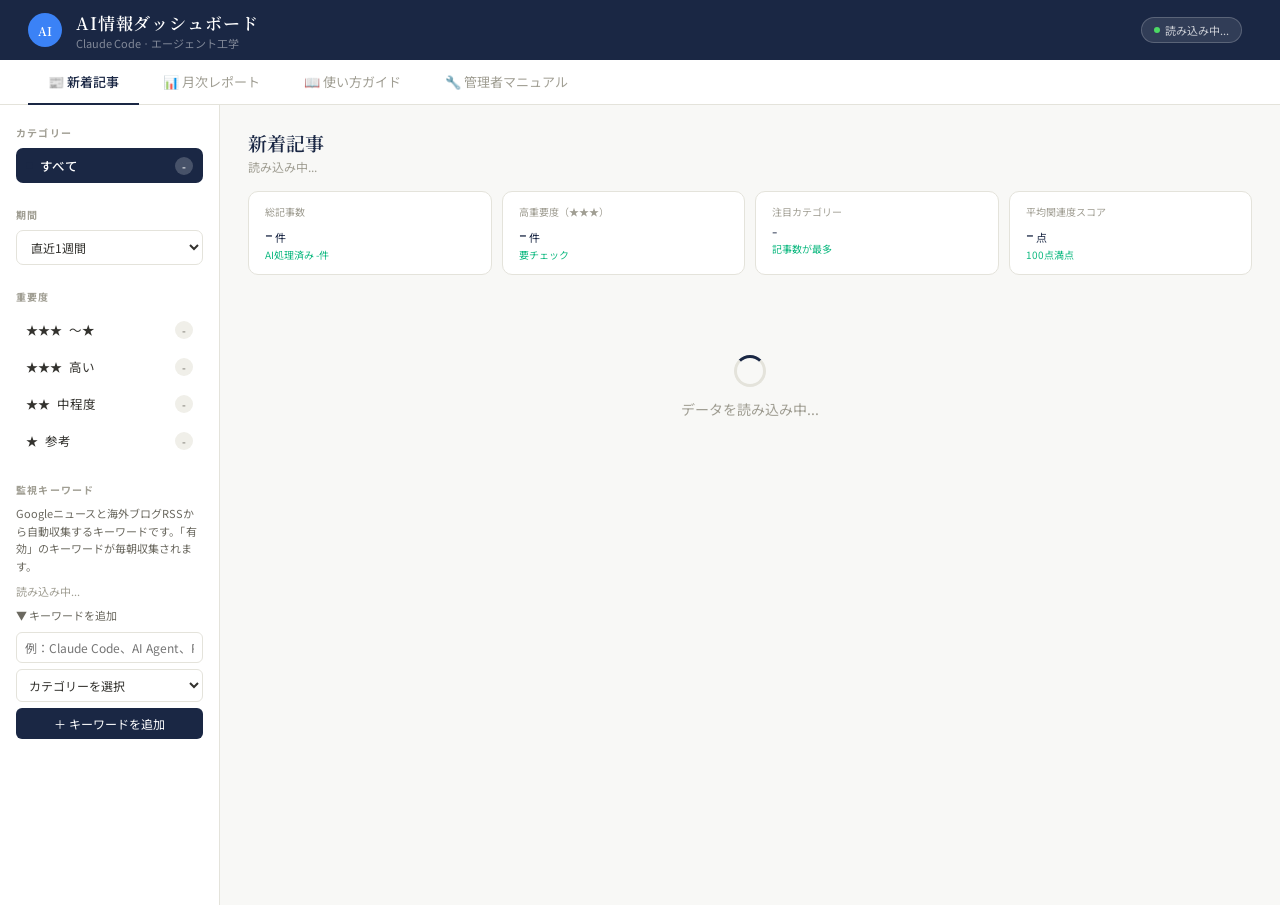
==== dashboard.html @ 0777cf16 "初期コミット：AI情報ダッシュボード全ファイル キーワード一括追加関数（addNewKeywords）を含む。 clasp push後にGASエディタから実行してキーワードを追加する。  Co-Aut" ====
<!DOCTYPE html>
<html lang="ja">
<head>
<meta charset="UTF-8">
<meta name="viewport" content="width=device-width, initial-scale=1.0">
<title>AI情報ダッシュボード</title>
<link href="https://fonts.googleapis.com/css2?family=Noto+Serif+JP:wght@400;600&family=Noto+Sans+JP:wght@300;400;500;700&display=swap" rel="stylesheet">
<style>
  :root {
    --navy:#1a2744; --navy-light:#253561;
    --rose:#3b82f6; --rose-light:#eff6ff;
    --gold:#f59e0b; --gold-light:#fefce8;
    --teal:#10b981; --teal-light:#ecfdf5;
    --lavender:#8b5cf6; --lavender-light:#f5f3ff;
    --gray-50:#f8f8f6; --gray-100:#f0efe9;
    --gray-200:#e4e3db; --gray-400:#a09e93;
    --gray-600:#6b6960; --gray-800:#33322e;
  }
  *{box-sizing:border-box;margin:0;padding:0}
  body{font-family:'Noto Sans JP',sans-serif;background:var(--gray-50);color:#1e1d1a;min-height:100vh}

  .header{background:var(--navy);padding:0 28px;display:flex;align-items:center;justify-content:space-between;height:60px;position:sticky;top:0;z-index:100}
  .header-left{display:flex;align-items:center;gap:14px}
  .logo-mark{width:34px;height:34px;background:var(--rose);border-radius:50%;display:flex;align-items:center;justify-content:center;font-family:'Noto Serif JP',serif;font-size:12px;color:white;font-weight:600}
  .header-title{font-family:'Noto Serif JP',serif;font-size:17px;color:white;font-weight:600;letter-spacing:.05em}
  .header-sub{font-size:11px;color:rgba(255,255,255,.45)}
  .header-right{display:flex;align-items:center;gap:10px}
  .keyword-badge{background:rgba(255,255,255,.1);border:1px solid rgba(255,255,255,.2);border-radius:20px;padding:4px 12px;font-size:11px;color:rgba(255,255,255,.75);display:flex;align-items:center;gap:5px}
  .kw-dot{width:6px;height:6px;border-radius:50%;background:#4cd964;animation:pulse 2s infinite}
  @keyframes pulse{0%,100%{opacity:1}50%{opacity:.4}}
  .loading-badge{font-size:11px;color:rgba(255,255,255,.4)}

  .tab-bar{background:white;border-bottom:1px solid var(--gray-200);display:flex;padding:0 28px;gap:4px}
  .tab-btn{padding:12px 20px;border:none;background:none;cursor:pointer;font-family:'Noto Sans JP',sans-serif;font-size:13px;color:var(--gray-400);border-bottom:2px solid transparent;transition:all .15s;margin-bottom:-1px}
  .tab-btn:hover{color:var(--navy)}
  .tab-btn.active{color:var(--navy);font-weight:500;border-bottom-color:var(--navy)}

  .layout{display:grid;grid-template-columns:220px 1fr;min-height:calc(100vh - 100px)}

  .sidebar{background:white;border-right:1px solid var(--gray-200);padding:20px 0;position:sticky;top:100px;height:calc(100vh - 100px);overflow-y:auto}
  .sidebar-section{padding:0 16px;margin-bottom:24px}
  .sidebar-label{font-size:10px;font-weight:700;letter-spacing:.12em;color:var(--gray-400);margin-bottom:8px;text-transform:uppercase}
  .filter-btn{display:flex;align-items:center;justify-content:space-between;width:100%;padding:8px 10px;border-radius:7px;border:none;background:none;cursor:pointer;font-family:'Noto Sans JP',sans-serif;font-size:12.5px;color:var(--gray-800);transition:all .15s;margin-bottom:2px;text-align:left}
  .filter-btn:hover{background:var(--gray-50)}
  .filter-btn.active{background:var(--navy);color:white;font-weight:500}
  .filter-btn-left{display:flex;align-items:center;gap:7px}
  .cat-dot{width:7px;height:7px;border-radius:50%;flex-shrink:0}
  .count-badge{font-size:11px;background:var(--gray-100);color:var(--gray-600);border-radius:10px;padding:1px 7px}
  .filter-btn.active .count-badge{background:rgba(255,255,255,.2);color:white}
  .period-select{width:100%;padding:7px 10px;border:1px solid var(--gray-200);border-radius:7px;font-family:'Noto Sans JP',sans-serif;font-size:12px;color:var(--gray-800);background:white}

  /* キーワード管理 */
  .kw-list{display:flex;flex-direction:column;gap:4px;margin-bottom:8px}
  .kw-item{display:flex;align-items:center;justify-content:space-between;padding:5px 8px;background:var(--gray-50);border-radius:6px;font-size:12px}
  .kw-item.inactive{opacity:.5}
  .kw-toggle{font-size:10px;padding:2px 6px;border-radius:4px;border:none;cursor:pointer;background:var(--teal-light);color:var(--teal);font-family:'Noto Sans JP',sans-serif}
  .kw-toggle.off{background:var(--gray-100);color:var(--gray-400)}
  .kw-add-area{display:flex;flex-direction:column;gap:6px;margin-top:8px}
  .kw-input{width:100%;padding:6px 8px;border:1px solid var(--gray-200);border-radius:6px;font-size:12px;font-family:'Noto Sans JP',sans-serif}
  .kw-cat-select{width:100%;padding:6px 8px;border:1px solid var(--gray-200);border-radius:6px;font-size:12px;font-family:'Noto Sans JP',sans-serif;color:var(--gray-800);background:white}
  .kw-add-btn{width:100%;padding:7px;background:var(--navy);color:white;border:none;border-radius:6px;font-size:12px;cursor:pointer;font-family:'Noto Sans JP',sans-serif}
  .kw-add-btn:disabled{opacity:.5;cursor:not-allowed}

  .main{padding:24px 28px}
  .main-header{display:flex;align-items:center;justify-content:space-between;margin-bottom:16px}
  .main-title{font-family:'Noto Serif JP',serif;font-size:19px;font-weight:600;color:var(--navy)}
  .main-count{font-size:12px;color:var(--gray-400);margin-top:2px}

  .stats-bar{display:grid;grid-template-columns:repeat(4,1fr);gap:10px;margin-bottom:20px}
  .stat-card{background:white;border-radius:10px;padding:12px 16px;border:1px solid var(--gray-200)}
  .stat-label{font-size:10px;color:var(--gray-400);margin-bottom:3px}
  .stat-value{font-family:'Noto Serif JP',serif;font-size:22px;font-weight:600;color:var(--navy);line-height:1}
  .stat-unit{font-size:11px;font-family:'Noto Sans JP',sans-serif;font-weight:400;margin-left:2px}
  .stat-sub{font-size:10px;color:var(--teal);margin-top:3px}

  .articles{display:flex;flex-direction:column;gap:12px}
  .article-card{background:white;border-radius:12px;border:1px solid var(--gray-200);padding:18px 20px;transition:all .2s;position:relative;overflow:hidden}
  .article-card:hover{border-color:var(--navy);box-shadow:0 3px 14px rgba(26,39,68,.07)}
  .article-card.high::before{content:'';position:absolute;left:0;top:0;bottom:0;width:3px;background:var(--rose)}
  .card-top{display:flex;align-items:flex-start;justify-content:space-between;gap:10px;margin-bottom:8px}
  .card-meta{display:flex;align-items:center;gap:6px;flex-wrap:wrap}
  .new-badge{background:var(--rose);color:white;font-size:9px;font-weight:700;padding:2px 6px;border-radius:8px}
  .cat-tag{display:inline-flex;align-items:center;gap:3px;border-radius:20px;padding:2px 8px;font-size:11px;font-weight:500}
  .date-text{font-size:11px;color:var(--gray-400);white-space:nowrap}
  .stars-text{font-size:13px;white-space:nowrap}
  .card-title{font-size:14.5px;font-weight:700;color:var(--navy);line-height:1.5;margin-bottom:8px}
  .card-title a{color:inherit;text-decoration:none}
  .card-title a:hover{text-decoration:underline}
  .card-source{font-size:11px;color:var(--gray-400);margin-bottom:8px}
  .summary-box{background:var(--gray-50);border-radius:7px;padding:10px 12px;margin-bottom:10px;border-left:2px solid var(--gray-200)}
  .summary-label{font-size:9px;font-weight:700;color:var(--gray-400);letter-spacing:.1em;margin-bottom:5px}
  .summary-text{font-size:12px;color:var(--gray-800);line-height:1.9}
  .card-footer{display:flex;align-items:center;justify-content:space-between}
  .relevance-bar{display:flex;align-items:center;gap:6px}
  .relevance-label{font-size:10px;color:var(--gray-400)}
  .bar-track{width:70px;height:4px;background:var(--gray-200);border-radius:2px;overflow:hidden}
  .bar-fill{height:100%;border-radius:2px;background:var(--teal)}
  .relevance-pct{font-size:11px;font-weight:700;color:var(--teal)}
  .unprocessed-note{font-size:11px;color:var(--gray-400);font-style:italic;margin-bottom:10px}

  .loading{text-align:center;padding:60px;color:var(--gray-400);font-size:14px}
  .spinner{width:32px;height:32px;border:3px solid var(--gray-200);border-top-color:var(--navy);border-radius:50%;animation:spin .8s linear infinite;margin:0 auto 12px}
  @keyframes spin{to{transform:rotate(360deg)}}
  .empty{text-align:center;padding:60px;color:var(--gray-400)}
  .error-box{background:#fff0f0;border:1px solid #f5c6c6;border-radius:8px;padding:16px;color:#c0392b;font-size:12px}

  /* 月次レポート */
  .report-wrap{max-width:860px;margin:0 auto}
  .report-header{display:flex;align-items:center;justify-content:space-between;margin-bottom:24px}
  .report-title{font-family:'Noto Serif JP',serif;font-size:22px;font-weight:600;color:var(--navy)}
  .report-meta{font-size:12px;color:var(--gray-400);margin-top:4px}
  .report-gen-btn{padding:8px 18px;background:var(--navy);color:white;border:none;border-radius:8px;font-size:13px;font-family:'Noto Sans JP',sans-serif;cursor:pointer}
  .report-gen-btn:disabled{opacity:.5;cursor:not-allowed}
  .report-section{background:white;border-radius:14px;border:1px solid var(--gray-200);padding:22px 24px;margin-bottom:16px}
  .report-section-title{font-family:'Noto Serif JP',serif;font-size:16px;font-weight:600;color:var(--navy);margin-bottom:14px;display:flex;align-items:center;gap:8px}
  .section-icon{width:6px;height:20px;border-radius:3px;background:var(--rose);flex-shrink:0}
  .trend-text{font-size:14px;line-height:1.9;color:var(--gray-800)}
  .cat-bars{display:flex;flex-direction:column;gap:10px}
  .cat-bar-item{display:flex;align-items:center;gap:12px}
  .cat-bar-name{font-size:13px;color:var(--gray-800);width:160px;flex-shrink:0}
  .cat-bar-track{flex:1;height:8px;background:var(--gray-100);border-radius:4px;overflow:hidden}
  .cat-bar-fill{height:100%;border-radius:4px;background:var(--rose)}
  .cat-bar-count{font-size:12px;font-weight:700;color:var(--gray-600);width:40px;text-align:right;flex-shrink:0}
  .topics-list{display:flex;flex-wrap:wrap;gap:8px}
  .topic-chip{background:var(--navy-light,#253561);color:white;border-radius:20px;padding:5px 14px;font-size:12px}
  .rec-list{display:flex;flex-direction:column;gap:12px}
  .rec-item{border-left:3px solid var(--gray-200);padding:10px 14px;border-radius:0 8px 8px 0;background:var(--gray-50)}
  .rec-item.high{border-left-color:var(--rose)}
  .rec-item.mid{border-left-color:var(--gold)}
  .rec-item.low{border-left-color:var(--teal)}
  .rec-title{font-size:13px;font-weight:700;color:var(--navy);margin-bottom:4px;display:flex;align-items:center;gap:8px}
  .priority-badge{font-size:10px;padding:1px 7px;border-radius:10px;font-weight:500}
  .priority-badge.high{background:var(--rose-light);color:var(--rose)}
  .priority-badge.mid{background:var(--gold-light);color:#8a6500}
  .priority-badge.low{background:var(--teal-light);color:var(--teal)}
  .rec-detail{font-size:12px;color:var(--gray-800);line-height:1.8}
  .pickup-list{display:flex;flex-direction:column;gap:10px}
  .pickup-item{padding:12px 14px;background:var(--gray-50);border-radius:8px;border:1px solid var(--gray-200)}
  .pickup-top{display:flex;align-items:center;gap:8px;margin-bottom:6px}
  .pickup-title{font-size:13px;font-weight:700;color:var(--navy);line-height:1.5;margin-bottom:4px}
  .pickup-title a:hover{text-decoration:underline}
  .pickup-summary{font-size:12px;color:var(--gray-800);line-height:1.7}
  .no-report{text-align:center;padding:60px}
  .no-report-icon{font-size:40px;margin-bottom:12px}
  .no-report-text{font-size:14px;color:var(--gray-400);margin-bottom:20px}

  /* 使い方ガイド */
  .guide-wrap{max-width:860px;margin:0 auto}
  .guide-section{background:white;border-radius:14px;border:1px solid var(--gray-200);padding:22px 24px;margin-bottom:16px}
  .guide-section-title{font-family:'Noto Serif JP',serif;font-size:16px;font-weight:600;color:var(--navy);margin-bottom:14px;display:flex;align-items:center;gap:8px}
  .guide-text{font-size:13.5px;color:var(--gray-800);line-height:2}
  .guide-step{display:flex;gap:12px;margin-bottom:14px}
  .guide-step-num{width:28px;height:28px;border-radius:50%;background:var(--navy);color:white;font-size:12px;font-weight:700;display:flex;align-items:center;justify-content:center;flex-shrink:0;margin-top:2px}
  .guide-step-body{flex:1}
  .guide-step-title{font-size:13.5px;font-weight:700;color:var(--navy);margin-bottom:2px}
  .guide-step-desc{font-size:12.5px;color:var(--gray-600);line-height:1.8}
  .guide-card{background:var(--gray-50);border-radius:8px;padding:14px 16px;margin-bottom:8px;border:1px solid var(--gray-200)}
  .guide-card-title{font-size:13px;font-weight:700;color:var(--navy);margin-bottom:4px;display:flex;align-items:center;gap:6px}
  .guide-card-desc{font-size:12.5px;color:var(--gray-600);line-height:1.8}
  .guide-badge{display:inline-block;font-size:10px;font-weight:700;padding:2px 8px;border-radius:10px;margin-right:4px}
  .guide-auto{background:var(--teal-light);color:var(--teal)}
  .guide-manual{background:var(--rose-light);color:var(--rose)}
</style>
</head>
<body>

<header class="header">
  <div class="header-left">
    <div class="logo-mark">AI</div>
    <div>
      <div class="header-title">AI情報ダッシュボード</div>
      <div class="header-sub">Claude Code · エージェント工学</div>
    </div>
  </div>
  <div class="header-right">
    <div class="keyword-badge">
      <span class="kw-dot"></span>
      <span id="active-kw-label">読み込み中...</span>
    </div>
    <div class="loading-badge" id="last-updated"></div>
  </div>
</header>

<div class="tab-bar">
  <button class="tab-btn active" onclick="switchTab('articles',this)">📰 新着記事</button>
  <button class="tab-btn" onclick="switchTab('report',this)">📊 月次レポート</button>
  <button class="tab-btn" onclick="switchTab('guide',this)">📖 使い方ガイド</button>
  <button class="tab-btn" onclick="switchTab('admin',this)">🔧 管理者マニュアル</button>
</div>

<!-- 新着記事タブ -->
<div id="tab-articles">
  <div class="layout">
    <aside class="sidebar">
      <div class="sidebar-section">
        <div class="sidebar-label">カテゴリー</div>
        <div id="category-filters">
          <button class="filter-btn active" onclick="filterByCategory('all',this)">
            <span class="filter-btn-left"><span class="cat-dot" style="background:var(--navy)"></span>すべて</span>
            <span class="count-badge">-</span>
          </button>
        </div>
      </div>
      <div class="sidebar-section">
        <div class="sidebar-label">期間</div>
        <select class="period-select" onchange="filterByPeriod(this.value)">
          <option value="7">直近1週間</option>
          <option value="30">直近1ヶ月</option>
          <option value="90">直近3ヶ月</option>
          <option value="0">すべて</option>
        </select>
      </div>
      <div class="sidebar-section">
        <div class="sidebar-label">重要度</div>
        <button class="filter-btn" onclick="filterByStars('all-stars',this)">
          <span class="filter-btn-left"><span style="font-size:12px">★★★</span>〜★</span>
          <span class="count-badge" id="count-stars-all">-</span>
        </button>
        <button class="filter-btn" onclick="filterByStars('★★★',this)">
          <span class="filter-btn-left"><span style="font-size:12px">★★★</span>高い</span>
          <span class="count-badge" id="count-stars-3">-</span>
        </button>
        <button class="filter-btn" onclick="filterByStars('★★',this)">
          <span class="filter-btn-left"><span style="font-size:12px">★★</span>中程度</span>
          <span class="count-badge" id="count-stars-2">-</span>
        </button>
        <button class="filter-btn" onclick="filterByStars('★',this)">
          <span class="filter-btn-left"><span style="font-size:12px">★</span>参考</span>
          <span class="count-badge" id="count-stars-1">-</span>
        </button>
      </div>
      <div class="sidebar-section">
        <div class="sidebar-label">監視キーワード</div>
        <div style="font-size:11px;color:var(--gray-600);line-height:1.6;margin-bottom:8px">Googleニュースと海外ブログRSSから自動収集するキーワードです。「有効」のキーワードが毎朝収集されます。</div>
        <div class="kw-list" id="kw-list"><div style="font-size:11px;color:var(--gray-400)">読み込み中...</div></div>
        <div class="kw-add-area">
          <div style="font-size:11px;color:var(--gray-600);line-height:1.5;margin-bottom:2px">▼ キーワードを追加</div>
          <input class="kw-input" id="new-kw-input" placeholder="例：Claude Code、AI Agent、Prompt Engineering" type="text">
          <select class="kw-cat-select" id="new-kw-cat">
            <option value="" disabled selected>カテゴリーを選択</option>
            <option value="LLM・基盤モデル">LLM・基盤モデル</option>
            <option value="エージェント工学">エージェント工学</option>
            <option value="プロンプトエンジニアリング">プロンプトエンジニアリング</option>
            <option value="AI活用事例">AI活用事例</option>
            <option value="開発ツール・IDE">開発ツール・IDE</option>
            <option value="その他">その他</option>
          </select>
          <button class="kw-add-btn" id="kw-add-btn" onclick="addNewKeyword()">＋ キーワードを追加</button>
        </div>
      </div>
    </aside>

    <main class="main">
      <div class="main-header">
        <div>
          <div class="main-title">新着記事</div>
          <div class="main-count" id="article-count">読み込み中...</div>
        </div>
      </div>
      <div class="stats-bar">
        <div class="stat-card">
          <div class="stat-label">総記事数</div>
          <div class="stat-value"><span id="stat-total">-</span><span class="stat-unit">件</span></div>
          <div class="stat-sub" id="stat-processed">AI処理済み -件</div>
        </div>
        <div class="stat-card">
          <div class="stat-label">高重要度（★★★）</div>
          <div class="stat-value"><span id="stat-high">-</span><span class="stat-unit">件</span></div>
          <div class="stat-sub">要チェック</div>
        </div>
        <div class="stat-card">
          <div class="stat-label">注目カテゴリー</div>
          <div class="stat-value" style="font-size:15px;margin-top:4px" id="stat-top-cat">-</div>
          <div class="stat-sub">記事数が最多</div>
        </div>
        <div class="stat-card">
          <div class="stat-label">平均関連度スコア</div>
          <div class="stat-value"><span id="stat-avg-score">-</span><span class="stat-unit">点</span></div>
          <div class="stat-sub">100点満点</div>
        </div>
      </div>
      <div id="articles-container">
        <div class="loading"><div class="spinner"></div>データを読み込み中...</div>
      </div>
    </main>
  </div>
</div>

<!-- 月次レポートタブ -->
<div id="tab-report" style="display:none">
  <div class="main">
    <div class="report-wrap">
      <div class="report-header">
        <div>
          <div class="report-title">月次レポート</div>
          <div class="report-meta" id="report-meta">読み込み中...</div>
        </div>
        <div style="display:flex;align-items:center;gap:10px">
          <select class="period-select" id="report-month-select" onchange="switchReport(this.value)" style="width:auto;min-width:140px">
            <option value="">読み込み中...</option>
          </select>
          <button class="report-gen-btn" id="report-gen-btn" onclick="generateReport()">🔄 今すぐ生成</button>
        </div>
      </div>
      <div id="report-container">
        <div class="loading"><div class="spinner"></div>レポートを読み込み中...</div>
      </div>
    </div>
  </div>
</div>

<!-- 使い方ガイドタブ -->
<div id="tab-guide" style="display:none">
  <div class="main">
    <div class="guide-wrap">

      <div class="guide-section">
        <div class="guide-section-title"><span class="section-icon"></span>このダッシュボードについて</div>
        <p class="guide-text">
          AI技術・エージェント工学の情報収集ダッシュボードです。<br>
          Googleニュースと海外ブログRSSから、Claude Code・LLM・AI活用などに関する記事を<strong>毎朝自動で収集</strong>し、<strong>AIが自動で分類・要約・重要度判定</strong>を行います。<br>
          英語の記事も日本語で要約されるので、海外の一次情報を素早くキャッチアップできます。
        </p>
      </div>

      <div class="guide-section">
        <div class="guide-section-title"><span class="section-icon"></span>画面の見方</div>

        <div class="guide-card">
          <div class="guide-card-title">📰 新着記事タブ</div>
          <div class="guide-card-desc">
            収集された記事の一覧です。各記事にはAIによるサマリー（3行要約）、カテゴリー、重要度（★〜★★★）、自社関連度スコア（0〜100点）が表示されます。<br>
            <strong>その日に取得された記事には青い「NEW」ラベル</strong>が付くので、毎朝チェックする際の目印になります。<br>
            <strong>★★★の記事は左端にブルーのラインが付き</strong>、特に注目すべき記事です。<br>
            記事タイトルをクリックすると元の記事ページに飛べます。
          </div>
        </div>

        <div class="guide-card">
          <div class="guide-card-title">📊 月次レポートタブ</div>
          <div class="guide-card-desc">
            毎月1日に自動生成される月次レポートです。先月の記事の傾向まとめ、カテゴリー別件数、注目トピック、自社への提言、注目記事ピックアップが確認できます。<br>
            「今すぐ生成」ボタンで手動生成も可能です（1〜2分かかります）。
          </div>
        </div>

        <div class="guide-card">
          <div class="guide-card-title">🔎 左サイドバー（フィルター）</div>
          <div class="guide-card-desc">
            <strong>カテゴリー</strong>：記事をカテゴリーで絞り込めます。<br>
            <strong>期間</strong>：直近1週間〜すべてで表示期間を切り替えられます。<br>
            <strong>重要度</strong>：★★★（高い）〜★（参考）で絞り込めます。<br>
            <strong>監視キーワード</strong>：収集対象のキーワード一覧の確認・追加・有効/無効の切り替えができます。
          </div>
        </div>
      </div>

      <div class="guide-section">
        <div class="guide-section-title"><span class="section-icon"></span>キーワードの追加・管理</div>
        <div class="guide-step">
          <div class="guide-step-num">1</div>
          <div class="guide-step-body">
            <div class="guide-step-title">キーワードを入力</div>
            <div class="guide-step-desc">左サイドバーの「監視キーワード」欄にある入力欄に、収集したいキーワードを入力します。<br>例：「Claude Code」「AI Agent」「Prompt Engineering」など</div>
          </div>
        </div>
        <div class="guide-step">
          <div class="guide-step-num">2</div>
          <div class="guide-step-body">
            <div class="guide-step-title">カテゴリーを選択</div>
            <div class="guide-step-desc">そのキーワードで集まる記事をどのカテゴリーに分類するか選びます。<br>（LLM・基盤モデル / エージェント工学 / プロンプトエンジニアリング / AI活用事例 / 開発ツール・IDE / その他）</div>
          </div>
        </div>
        <div class="guide-step">
          <div class="guide-step-num">3</div>
          <div class="guide-step-body">
            <div class="guide-step-title">「＋ キーワードを追加」ボタンを押す</div>
            <div class="guide-step-desc">追加されたキーワードは翌朝9時の自動収集から反映されます。</div>
          </div>
        </div>
        <p class="guide-text" style="margin-top:8px">
          不要になったキーワードは、キーワード横の「有効」ボタンを押すと「無効」に切り替わり、次回から収集対象外になります。再度「無効」を押せば「有効」に戻せます。
        </p>
      </div>

      <div class="guide-section">
        <div class="guide-section-title"><span class="section-icon"></span>自動で動いていること</div>
        <p class="guide-text" style="margin-bottom:12px">以下はすべて自動実行されるため、普段の操作は不要です。</p>
        <div class="guide-card">
          <div class="guide-card-title"><span class="guide-badge guide-auto">自動</span>毎朝 9:00 ── 記事の自動収集</div>
          <div class="guide-card-desc">有効なキーワードでGoogleニュース（日本語＋英語）と海外ブログRSSを検索し、新着記事をデータベースに追加します。</div>
        </div>
        <div class="guide-card">
          <div class="guide-card-title"><span class="guide-badge guide-auto">自動</span>毎晩 23:00 ── AI分析の送信</div>
          <div class="guide-card-desc">未処理の記事をAI（Claude）に送信し、要約・重要度・関連度の分析を依頼します。</div>
        </div>
        <div class="guide-card">
          <div class="guide-card-title"><span class="guide-badge guide-auto">自動</span>毎朝 6:00 ── AI分析結果の反映</div>
          <div class="guide-card-desc">AIの分析結果をデータベースに書き戻します。朝ダッシュボードを開けば最新の分析付き記事が見られます。</div>
        </div>
        <div class="guide-card">
          <div class="guide-card-title"><span class="guide-badge guide-auto">自動</span>毎月1日 7:00 ── 月次レポート生成</div>
          <div class="guide-card-desc">先月分の記事を集計し、AIが傾向まとめ・提言・注目記事をレポートにまとめます。</div>
        </div>
      </div>

      <div class="guide-section">
        <div class="guide-section-title"><span class="section-icon"></span>よくある質問</div>
        <div class="guide-card">
          <div class="guide-card-title">Q. 記事が表示されないのですが？</div>
          <div class="guide-card-desc">左サイドバーの「期間」フィルターを「すべて」に切り替えてみてください。デフォルトは「直近1週間」のため、古い記事は非表示になっています。</div>
        </div>
        <div class="guide-card">
          <div class="guide-card-title">Q.「AI処理待ち」と表示される記事があります</div>
          <div class="guide-card-desc">AIの分析は毎晩23時に送信→翌朝6時に結果反映されます。当日収集された記事は翌朝までお待ちください。</div>
        </div>
        <div class="guide-card">
          <div class="guide-card-title">Q. キーワードを追加したのに記事が増えません</div>
          <div class="guide-card-desc">キーワード追加後、翌朝9時の自動収集で反映されます。追加直後には収集されませんのでお待ちください。</div>
        </div>
        <div class="guide-card">
          <div class="guide-card-title">Q. 月次レポートが表示されません</div>
          <div class="guide-card-desc">「月次レポート」タブの「今すぐ生成」ボタンで手動生成できます。初回はまだレポートが存在しないため、一度生成してください。</div>
        </div>
      </div>

    </div>
  </div>
</div>

<!-- 管理者マニュアルタブ -->
<div id="tab-admin" style="display:none">
  <div class="main">
    <div class="guide-wrap">

      <div class="guide-section">
        <div class="guide-section-title"><span class="section-icon"></span>管理者マニュアルについて</div>
        <p class="guide-text">
          GASエディタでの手動操作が必要な場面のための手順書です。<br>
          普段は自動で動いているので、基本的には何もしなくてOKです。<br>
          <strong>GASエディタの開き方</strong>：スプレッドシート → 拡張機能 → Apps Script
        </p>
      </div>

      <div class="guide-section">
        <div class="guide-section-title"><span class="section-icon"></span>記事を全部消してイチから取り直したい</div>
        <div class="guide-step">
          <div class="guide-step-num">1</div>
          <div class="guide-step-body">
            <div class="guide-step-title">記事DBを空にする</div>
            <div class="guide-step-desc">スプレッドシートの「記事DB」シートを開き、2行目以降を全選択して削除する。<br>（1行目のヘッダーは残すこと）</div>
          </div>
        </div>
        <div class="guide-step">
          <div class="guide-step-num">2</div>
          <div class="guide-step-body">
            <div class="guide-step-title">fetchAndStoreArticles を実行</div>
            <div class="guide-step-desc">GASエディタで関数を選んで ▶ 実行。Googleニュースから記事が収集される。すぐ終わります。</div>
          </div>
        </div>
        <div class="guide-step">
          <div class="guide-step-num">3</div>
          <div class="guide-step-body">
            <div class="guide-step-title">sendBatchToClaude を実行</div>
            <div class="guide-step-desc">未処理の記事をAIに送信する。こちらもすぐ終わります。</div>
          </div>
        </div>
        <div class="guide-step">
          <div class="guide-step-num">4</div>
          <div class="guide-step-body">
            <div class="guide-step-title">3〜5分待ってから retrieveBatchResults を実行</div>
            <div class="guide-step-desc">AIの分析結果を書き戻す。「まだ処理中」と出たら、もう少し待ってからもう一度実行してください。</div>
          </div>
        </div>
      </div>

      <div class="guide-section">
        <div class="guide-section-title"><span class="section-icon"></span>「解析エラー」の記事を再処理したい</div>
        <div class="guide-step">
          <div class="guide-step-num">1</div>
          <div class="guide-step-body">
            <div class="guide-step-title">処理済みフラグを消す</div>
            <div class="guide-step-desc">スプレッドシートの「記事DB」シートで、該当記事のK列（処理済みフラグ）の「済」を削除して空白にする。</div>
          </div>
        </div>
        <div class="guide-step">
          <div class="guide-step-num">2</div>
          <div class="guide-step-body">
            <div class="guide-step-title">sendBatchToClaude → 3〜5分後に retrieveBatchResults</div>
            <div class="guide-step-desc">上と同じ手順でAI分析を再実行する。</div>
          </div>
        </div>
      </div>

      <div class="guide-section">
        <div class="guide-section-title"><span class="section-icon"></span>月次レポートを作り直したい</div>
        <div class="guide-step">
          <div class="guide-step-num">1</div>
          <div class="guide-step-body">
            <div class="guide-step-title">古いレポートを削除</div>
            <div class="guide-step-desc">スプレッドシートの「月次レポート」シートで、作り直したい月の行を右クリック →「行を削除」。</div>
          </div>
        </div>
        <div class="guide-step">
          <div class="guide-step-num">2</div>
          <div class="guide-step-body">
            <div class="guide-step-title">レポートを再生成</div>
            <div class="guide-step-desc">ダッシュボードの「月次レポート」タブ →「今すぐ生成」ボタンを押す。1〜2分かかります。</div>
          </div>
        </div>
      </div>

      <div class="guide-section">
        <div class="guide-section-title"><span class="section-icon"></span>自動実行が止まってしまったら</div>
        <p class="guide-text" style="margin-bottom:12px">
          トリガー（自動実行の設定）が消えたり動かなくなった場合：
        </p>
        <div class="guide-step">
          <div class="guide-step-num">1</div>
          <div class="guide-step-body">
            <div class="guide-step-title">トリガーの状態を確認</div>
            <div class="guide-step-desc">GASエディタの左メニューの「トリガー」（時計アイコン）で一覧を確認する。</div>
          </div>
        </div>
        <div class="guide-step">
          <div class="guide-step-num">2</div>
          <div class="guide-step-body">
            <div class="guide-step-title">setAllTriggers を実行</div>
            <div class="guide-step-desc">トリガーがなければ、GASエディタで <code>setAllTriggers</code> を実行。以下の4つが再設定される。</div>
          </div>
        </div>
        <div style="margin-top:12px">
          <div class="guide-card">
            <div class="guide-card-title"><span class="guide-badge guide-auto">自動</span>毎朝 6:00 ── retrieveBatchResults</div>
            <div class="guide-card-desc">前夜に送ったAI分析の結果を書き戻す</div>
          </div>
          <div class="guide-card">
            <div class="guide-card-title"><span class="guide-badge guide-auto">自動</span>毎朝 9:00 ── fetchAndStoreArticles</div>
            <div class="guide-card-desc">Googleニュース（日英）と海外ブログRSSから新着記事を収集</div>
          </div>
          <div class="guide-card">
            <div class="guide-card-title"><span class="guide-badge guide-auto">自動</span>毎晩 23:00 ── sendBatchToClaude</div>
            <div class="guide-card-desc">その日の未処理記事をAIに送信</div>
          </div>
          <div class="guide-card">
            <div class="guide-card-title"><span class="guide-badge guide-auto">自動</span>毎月1日 7:00 ── generateMonthlyReport</div>
            <div class="guide-card-desc">先月分の月次レポートを生成</div>
          </div>
        </div>
      </div>

      <div class="guide-section">
        <div class="guide-section-title"><span class="section-icon"></span>コードを修正した後の反映手順</div>
        <div class="guide-step">
          <div class="guide-step-num">1</div>
          <div class="guide-step-body">
            <div class="guide-step-title">GASエディタで「デプロイを管理」をクリック</div>
          </div>
        </div>
        <div class="guide-step">
          <div class="guide-step-num">2</div>
          <div class="guide-step-body">
            <div class="guide-step-title">編集（鉛筆アイコン）をクリック</div>
          </div>
        </div>
        <div class="guide-step">
          <div class="guide-step-num">3</div>
          <div class="guide-step-body">
            <div class="guide-step-title">バージョンを「新バージョン」に変更</div>
          </div>
        </div>
        <div class="guide-step">
          <div class="guide-step-num">4</div>
          <div class="guide-step-body">
            <div class="guide-step-title">「デプロイ」をクリック</div>
          </div>
        </div>
      </div>

      <div class="guide-section">
        <div class="guide-section-title"><span class="section-icon"></span>関数一覧</div>
        <p class="guide-text" style="margin-bottom:12px">GASエディタで手動実行できる関数の一覧です。</p>
        <div class="guide-card">
          <div class="guide-card-title"><span class="guide-badge guide-manual">手動OK</span>fetchAndStoreArticles</div>
          <div class="guide-card-desc">Googleニュース（日英）と海外ブログRSSから記事を収集して記事DBに追加する</div>
        </div>
        <div class="guide-card">
          <div class="guide-card-title"><span class="guide-badge guide-manual">手動OK</span>sendBatchToClaude</div>
          <div class="guide-card-desc">未処理の記事をClaude AIに送信する</div>
        </div>
        <div class="guide-card">
          <div class="guide-card-title"><span class="guide-badge guide-manual">手動OK</span>retrieveBatchResults</div>
          <div class="guide-card-desc">AIの分析結果を受け取って記事DBに書き戻す</div>
        </div>
        <div class="guide-card">
          <div class="guide-card-title"><span class="guide-badge guide-manual">手動OK</span>generateMonthlyReport</div>
          <div class="guide-card-desc">先月分（なければ今月分）の月次レポートを生成する</div>
        </div>
        <div class="guide-card">
          <div class="guide-card-title"><span class="guide-badge guide-manual">手動OK</span>setAllTriggers</div>
          <div class="guide-card-desc">自動実行のトリガーをすべて再設定する（初回 or リセット時のみ）</div>
        </div>
        <div class="guide-card" style="opacity:0.6">
          <div class="guide-card-title">doGet / getArticlesData / getKeywordsData / addKeyword / toggleKeyword / getMonthlyReportData</div>
          <div class="guide-card-desc">ダッシュボードが自動で呼ぶ関数。手動で実行する必要はありません。</div>
        </div>
      </div>

      <div class="guide-section">
        <div class="guide-section-title"><span class="section-icon"></span>トラブルシューティング</div>
        <div class="guide-card">
          <div class="guide-card-title">記事が収集されない</div>
          <div class="guide-card-desc">GASエディタの「実行数」（時計アイコン）で fetchAndStoreArticles のログを確認。<br>「キーワード管理」シートに有効なキーワードがあるかも確認してください。</div>
        </div>
        <div class="guide-card">
          <div class="guide-card-title">AIサマリーが入らない・解析エラーになる</div>
          <div class="guide-card-desc">GASエディタ →「プロジェクトの設定」→「スクリプトプロパティ」で ANTHROPIC_API_KEY が正しいか確認。<br>Anthropicコンソールでキーが有効か・残高があるか確認してください。</div>
        </div>
        <div class="guide-card">
          <div class="guide-card-title">ダッシュボードが表示されない</div>
          <div class="guide-card-desc">「デプロイを管理」で最新バージョンにデプロイされているか確認してください。</div>
        </div>
      </div>

    </div>
  </div>
</div>

<script>
var allArticles   = [];
var keywords      = [];
var currentCat    = 'all';
var currentPeriod = 7;
var currentStars  = 'all-stars';

var CAT_COLORS = {
  'LLM・基盤モデル':            {bg:'#eff6ff',text:'#2563eb',dot:'#3b82f6'},
  'エージェント工学':            {bg:'#ecfdf5',text:'#059669',dot:'#10b981'},
  'プロンプトエンジニアリング':    {bg:'#f5f3ff',text:'#7c3aed',dot:'#8b5cf6'},
  'AI活用事例':                 {bg:'#fefce8',text:'#ca8a04',dot:'#f59e0b'},
  '開発ツール・IDE':            {bg:'#fef2f2',text:'#dc2626',dot:'#ef4444'},
  'その他':                     {bg:'#f0efe9',text:'#6b6960',dot:'#a09e93'},
};
function getCatColor(cat){return CAT_COLORS[cat]||{bg:'#f0efe9',text:'#6b6960',dot:'#a09e93'}}

function switchTab(tab,btn){
  document.querySelectorAll('.tab-btn').forEach(function(b){b.classList.remove('active')});
  if(btn)btn.classList.add('active');
  document.getElementById('tab-articles').style.display=tab==='articles'?'':'none';
  document.getElementById('tab-report').style.display=tab==='report'?'':'none';
  document.getElementById('tab-guide').style.display=tab==='guide'?'':'none';
  document.getElementById('tab-admin').style.display=tab==='admin'?'':'none';
  if(tab==='report')loadReport();
}

function loadData(){
  google.script.run
    .withSuccessHandler(function(data){
      allArticles=data||[];
      updateStats();buildCategoryFilters();renderArticles();
      document.getElementById('last-updated').textContent='最終更新 '+fmtDate(new Date().toISOString());
    })
    .withFailureHandler(function(err){
      document.getElementById('articles-container').innerHTML=
        '<div class="error-box">記事データ取得失敗：'+(err.message||JSON.stringify(err))+'</div>';
    })
    .getArticlesData();

  google.script.run
    .withSuccessHandler(function(data){
      keywords=data||[];renderKeywords();updateActiveKwLabel();
    })
    .withFailureHandler(function(){
      document.getElementById('kw-list').innerHTML='<div style="font-size:11px;color:#c0392b">取得失敗</div>';
    })
    .getKeywordsData();
}

function reloadKeywords(){
  google.script.run
    .withSuccessHandler(function(data){keywords=data||[];renderKeywords();updateActiveKwLabel();})
    .getKeywordsData();
}

function updateActiveKwLabel(){
  var active=keywords.filter(function(k){return k.status==='有効';});
  document.getElementById('active-kw-label').textContent=
    active.length>0?active.map(function(k){return k.keyword;}).join(' / '):'（なし）';
}

function buildCategoryFilters(){
  var cats={};
  allArticles.forEach(function(a){if(a.category)cats[a.category]=(cats[a.category]||0)+1;});
  var html='<button class="filter-btn active" onclick="filterByCategory(\'all\',this)">'+
    '<span class="filter-btn-left"><span class="cat-dot" style="background:var(--navy)"></span>すべて</span>'+
    '<span class="count-badge">'+allArticles.length+'</span></button>';
  Object.keys(cats).sort().forEach(function(cat){
    var c=getCatColor(cat);
    html+='<button class="filter-btn" onclick="filterByCategory(\''+escQ(cat)+'\',this)">'+
      '<span class="filter-btn-left"><span class="cat-dot" style="background:'+c.dot+'"></span>'+esc(cat)+'</span>'+
      '<span class="count-badge">'+cats[cat]+'</span></button>';
  });
  document.getElementById('category-filters').innerHTML=html;
}

function updateStats(){
  var processed=allArticles.filter(function(a){return a.processed==='済';});
  var catCount={};
  allArticles.forEach(function(a){catCount[a.category]=(catCount[a.category]||0)+1;});
  var topCat=Object.keys(catCount).sort(function(a,b){return catCount[b]-catCount[a];})[0]||'-';
  var scores=processed.filter(function(a){return Number(a.score)>0;}).map(function(a){return Number(a.score);});
  var avg=scores.length?Math.round(scores.reduce(function(s,v){return s+v;},0)/scores.length):'-';

  document.getElementById('stat-total').textContent=allArticles.length;
  document.getElementById('stat-processed').textContent='AI処理済み '+processed.length+'件';
  document.getElementById('stat-high').textContent=processed.filter(function(a){return a.stars==='★★★';}).length;
  document.getElementById('stat-top-cat').textContent=topCat;
  document.getElementById('stat-avg-score').textContent=avg;
  document.getElementById('count-stars-all').textContent=processed.length;
  document.getElementById('count-stars-3').textContent=processed.filter(function(a){return a.stars==='★★★';}).length;
  document.getElementById('count-stars-2').textContent=processed.filter(function(a){return a.stars==='★★';}).length;
  document.getElementById('count-stars-1').textContent=processed.filter(function(a){return a.stars==='★';}).length;
}

function renderArticles(){
  var now=new Date();
  var filtered=allArticles.filter(function(a){
    if(currentCat!=='all'&&a.category!==currentCat)return false;
    if(currentStars!=='all-stars'&&a.stars!==currentStars)return false;
    if(currentPeriod>0){
      var d=new Date(a.fetchedAt||a.pubDate);
      if(isNaN(d)||(now-d)/(1000*60*60*24)>currentPeriod)return false;
    }
    return true;
  });

  document.getElementById('article-count').textContent=
    filtered.length+'件'+(currentPeriod>0?'（直近'+currentPeriod+'日）':'');

  if(filtered.length===0){
    document.getElementById('articles-container').innerHTML='<div class="empty">該当する記事がありません。</div>';
    return;
  }

  var html='<div class="articles">';
  filtered.forEach(function(a){
    var todayStr=now.getFullYear()+'/'+('0'+(now.getMonth()+1)).slice(-2)+'/'+('0'+now.getDate()).slice(-2);
    var isNew=a.fetchedAt&&a.fetchedAt.slice(0,10)===todayStr;
    var c=getCatColor(a.category);
    var score=Number(a.score)||0;
    var summaryHtml='';
    if(a.processed==='済'&&a.summary){
      var parts=a.summary.split(/(?=[①②③])/).filter(function(s){return s.trim();});
      summaryHtml='<div class="summary-box"><div class="summary-label">AI サマリー</div><div class="summary-text">';
      parts.slice(0,3).forEach(function(p){summaryHtml+=esc(p.trim())+'<br>';});
      summaryHtml+='</div></div>';
    }else if(a.processed!=='済'){
      summaryHtml='<p class="unprocessed-note">※ AI処理待ち（夜間バッチ後に表示されます）</p>';
    }
    html+='<div class="article-card'+(a.stars==='★★★'?' high':'')+'">'+
      '<div class="card-top"><div class="card-meta">'+
      (isNew?'<span class="new-badge">NEW</span>':'')+
      '<span class="cat-tag" style="background:'+c.bg+';color:'+c.text+'">● '+esc(a.category)+'</span>'+
      '<span class="date-text">'+esc(fmtDate(a.pubDate))+'</span>'+
      '</div><div class="stars-text">'+esc(a.stars||'')+'</div></div>'+
      '<div class="card-title">'+(a.url?'<a href="'+esc(a.url)+'" target="_blank">'+esc(a.title)+'</a>':esc(a.title))+'</div>'+
      (a.source?'<div class="card-source">出典：'+esc(a.source)+'</div>':'')+
      summaryHtml+
      '<div class="card-footer">'+
      (score>0?'<div class="relevance-bar"><span class="relevance-label">自社関連度</span><div class="bar-track"><div class="bar-fill" style="width:'+score+'%"></div></div><span class="relevance-pct">'+score+'%</span></div>':'<div></div>')+
      '</div></div>';
  });
  html+='</div>';
  document.getElementById('articles-container').innerHTML=html;
}

function renderKeywords(){
  if(!keywords||keywords.length===0){
    document.getElementById('kw-list').innerHTML='<div style="font-size:11px;color:var(--gray-400)">キーワードがありません</div>';
    return;
  }
  var html='';
  keywords.forEach(function(kw,i){
    var isActive=kw.status==='有効';
    html+='<div class="kw-item'+(isActive?'':' inactive')+'">'+
      '<span style="font-size:12px">'+esc(kw.keyword)+'</span>'+
      '<button class="kw-toggle'+(isActive?'':' off')+'" onclick="toggleKw('+(i+2)+',\''+(isActive?'無効':'有効')+'\')">'+
      (isActive?'有効':'無効')+'</button></div>';
  });
  document.getElementById('kw-list').innerHTML=html;
}

function addNewKeyword(){
  var input=document.getElementById('new-kw-input');
  var kw=input.value.trim();
  var catSelect=document.getElementById('new-kw-cat');
  var cat=catSelect.value;
  if(!kw){alert('キーワードを入力してください。');return;}
  if(!cat){alert('カテゴリーを選択してください。');return;}
  var btn=document.getElementById('kw-add-btn');
  btn.textContent='追加中...';btn.disabled=true;
  google.script.run
    .withSuccessHandler(function(){input.value='';catSelect.selectedIndex=0;btn.textContent='＋ キーワードを追加';btn.disabled=false;reloadKeywords();})
    .withFailureHandler(function(err){btn.textContent='＋ キーワードを追加';btn.disabled=false;alert('追加失敗：'+(err.message||''));})
    .addKeyword(kw,cat);
}

function toggleKw(rowIndex,newStatus){
  google.script.run
    .withSuccessHandler(function(){reloadKeywords();})
    .withFailureHandler(function(err){alert('切替失敗：'+(err.message||''));})
    .toggleKeyword(rowIndex,newStatus);
}

function filterByCategory(cat,btn){
  currentCat=cat;
  document.querySelectorAll('#category-filters .filter-btn').forEach(function(b){b.classList.remove('active');});
  if(btn)btn.classList.add('active');
  renderArticles();
}
function filterByPeriod(val){currentPeriod=parseInt(val);renderArticles();}
function filterByStars(stars,btn){
  currentStars=stars;
  document.querySelectorAll('.sidebar-section .filter-btn[onclick*="filterByStars"]').forEach(function(b){b.classList.remove('active');});
  if(btn)btn.classList.add('active');
  renderArticles();
}

var allReports=[];

function loadReport(){
  document.getElementById('report-container').innerHTML='<div class="loading"><div class="spinner"></div>レポートを読み込み中...</div>';
  google.script.run
    .withSuccessHandler(function(data){
      if(!data||!data.exists||!data.reports||data.reports.length===0){
        allReports=[];
        document.getElementById('report-meta').textContent='レポートはまだ生成されていません';
        document.getElementById('report-month-select').innerHTML='<option value="">レポートなし</option>';
        document.getElementById('report-container').innerHTML=
          '<div class="no-report"><div class="no-report-icon">📋</div>'+
          '<div class="no-report-text">「今すぐ生成」ボタンを押すと、現在の記事データからレポートを作成します。</div></div>';
        return;
      }
      allReports=data.reports;
      var select=document.getElementById('report-month-select');
      var html='';
      for(var i=allReports.length-1;i>=0;i--){
        html+='<option value="'+i+'">'+esc(fmtMonth(allReports[i].targetMonth))+'</option>';
      }
      select.innerHTML=html;
      showReport(allReports.length-1);
    })
    .withFailureHandler(function(err){
      document.getElementById('report-container').innerHTML='<div class="error-box">取得失敗：'+(err.message||'')+'</div>';
    })
    .getMonthlyReportData();
}

function switchReport(idx){
  idx=parseInt(idx);
  if(isNaN(idx)||!allReports[idx])return;
  showReport(idx);
}

function showReport(idx){
  var r=allReports[idx];
  document.getElementById('report-meta').textContent=fmtMonth(r.targetMonth)+' · 生成日時：'+fmtDate(r.createdAt);
  renderReport(r.report);
}

function generateReport(){
  var btn=document.getElementById('report-gen-btn');
  btn.textContent='⏳ 生成中...';btn.disabled=true;
  google.script.run
    .withSuccessHandler(function(){btn.textContent='🔄 今すぐ生成';btn.disabled=false;loadReport();})
    .withFailureHandler(function(err){btn.textContent='🔄 今すぐ生成';btn.disabled=false;alert('生成失敗：'+(err.message||''));})
    .generateMonthlyReport();
}

function renderReport(r){
  if(!r)return;
  var maxCat=Math.max.apply(null,(r.categoryBreakdown||[]).map(function(c){return c.count;}));
  var catBars=(r.categoryBreakdown||[]).map(function(c){
    var pct=maxCat>0?Math.round(c.count/maxCat*100):0;
    return '<div class="cat-bar-item"><span class="cat-bar-name">'+esc(c.name)+'</span>'+
      '<div class="cat-bar-track"><div class="cat-bar-fill" style="width:'+pct+'%"></div></div>'+
      '<span class="cat-bar-count">'+c.count+'件</span></div>';
  }).join('');

  var topics=(r.keyTopics||[]).map(function(t){return '<span class="topic-chip">'+esc(t)+'</span>';}).join('');

  var recs=(r.recommendations||[]).map(function(rec){
    var cls=rec.priority==='高'?'high':rec.priority==='中'?'mid':'low';
    return '<div class="rec-item '+cls+'"><div class="rec-title">'+esc(rec.title)+
      '<span class="priority-badge '+cls+'">'+esc(rec.priority)+'</span></div>'+
      '<div class="rec-detail">'+esc(rec.detail)+'</div></div>';
  }).join('');

  var pickups=(r.pickupArticles||[]).map(function(a){
    var c=getCatColor(a.category);
    return '<div class="pickup-item"><div class="pickup-top">'+
      '<span class="cat-tag" style="background:'+c.bg+';color:'+c.text+'">● '+esc(a.category)+'</span>'+
      '<span style="font-size:11px;color:var(--gray-400)">関連度 '+a.score+'%</span></div>'+
      '<div class="pickup-title">'+(a.url?'<a href="'+esc(a.url)+'" target="_blank" style="color:inherit;text-decoration:none">'+esc(a.title)+'</a>':esc(a.title))+'</div>'+
      '<div class="pickup-summary">'+esc(a.summary)+'</div></div>';
  }).join('');

  document.getElementById('report-container').innerHTML=
    '<div class="report-section"><div class="report-section-title"><span class="section-icon"></span>今月の傾向まとめ</div>'+
    '<p class="trend-text">'+esc(r.trendSummary||'')+'</p></div>'+
    '<div class="report-section"><div class="report-section-title"><span class="section-icon"></span>カテゴリー別件数</div>'+
    '<div class="cat-bars">'+catBars+'</div></div>'+
    '<div class="report-section"><div class="report-section-title"><span class="section-icon"></span>注目トピック</div>'+
    '<div class="topics-list">'+topics+'</div></div>'+
    '<div class="report-section"><div class="report-section-title"><span class="section-icon"></span>自社への提言</div>'+
    '<div class="rec-list">'+recs+'</div></div>'+
    '<div class="report-section"><div class="report-section-title"><span class="section-icon"></span>注目記事ピックアップ</div>'+
    '<div class="pickup-list">'+pickups+'</div></div>';
}

function esc(str){return String(str||'').replace(/&/g,'&amp;').replace(/</g,'&lt;').replace(/>/g,'&gt;').replace(/"/g,'&quot;');}
function escQ(str){return String(str||'').replace(/'/g,"\\'");}
function fmtMonth(str){
  if(!str)return '';
  if(/^\d{4}年\d{1,2}月$/.test(str))return str;
  var d=new Date(str);
  if(isNaN(d))return String(str);
  return d.getFullYear()+'年'+(d.getMonth()+1)+'月';
}
function fmtDate(str){
  if(!str)return '';
  var d=new Date(str);
  if(isNaN(d))return String(str);
  var y=d.getFullYear(),m=d.getMonth()+1,day=d.getDate();
  var h=('0'+d.getHours()).slice(-2),min=('0'+d.getMinutes()).slice(-2);
  if(/\d{1,2}:\d{2}/.test(str))return y+'年'+m+'月'+day+'日 '+h+':'+min;
  return y+'年'+m+'月'+day+'日';
}

loadData();
</script>
</body>
</html>
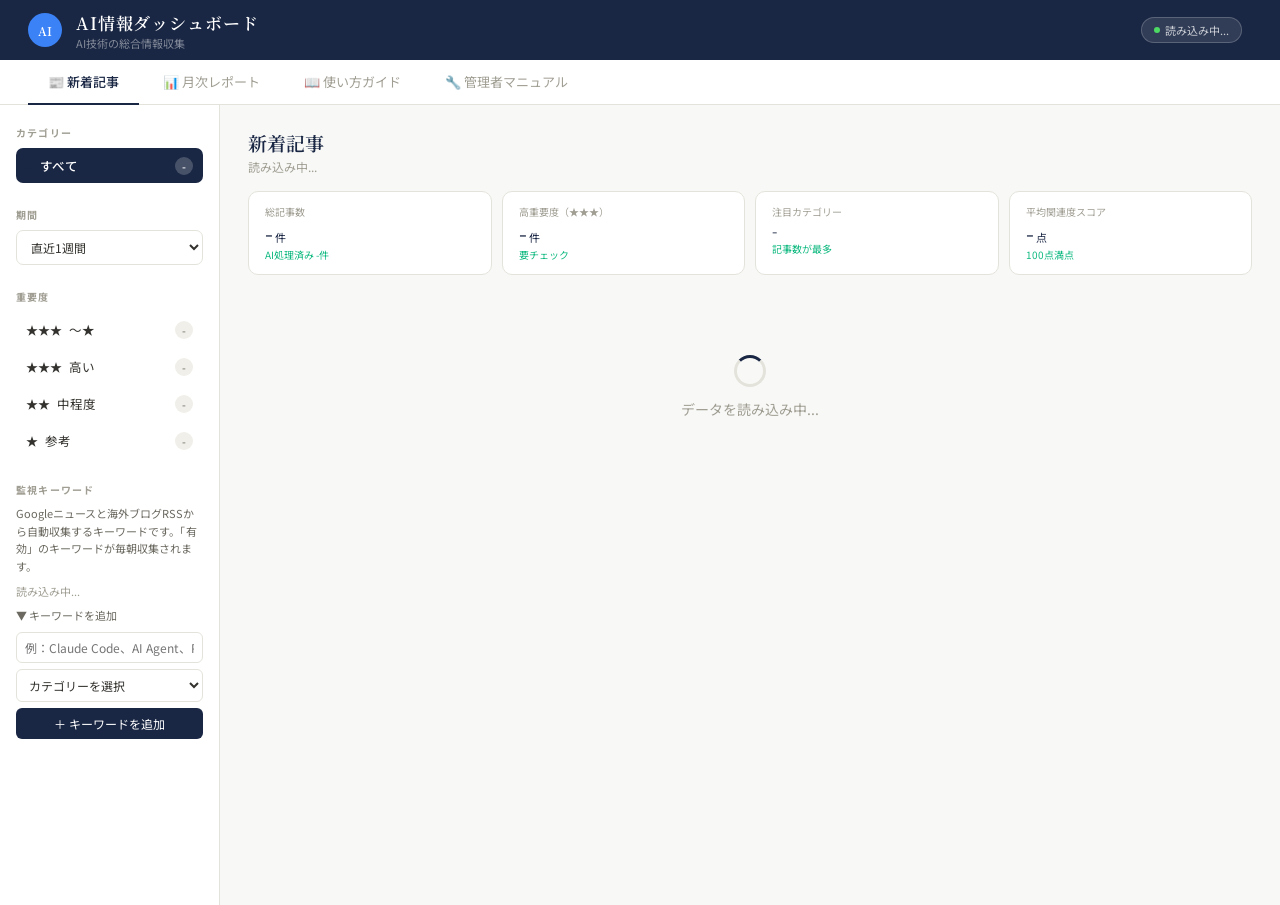
==== commit 0b7ab2ca: "ダッシュボードUIに新カテゴリー対応を追加 AI推進係として全社AI情報を収集する方針に合わせ、 新カテゴリー（AIコーディング支援、AI運用・自動化、AI検索・リサーチ、 AIガバナンス・セキュリテ" ====
--- a/dashboard.html
+++ b/dashboard.html
@@ -169,7 +169,7 @@
     <div class="logo-mark">AI</div>
     <div>
       <div class="header-title">AI情報ダッシュボード</div>
-      <div class="header-sub">Claude Code · エージェント工学</div>
+      <div class="header-sub">AI技術の総合情報収集</div>
     </div>
   </div>
   <div class="header-right">
@@ -240,9 +240,12 @@
             <option value="" disabled selected>カテゴリーを選択</option>
             <option value="LLM・基盤モデル">LLM・基盤モデル</option>
             <option value="エージェント工学">エージェント工学</option>
+            <option value="AIコーディング支援">AIコーディング支援</option>
+            <option value="AI運用・自動化">AI運用・自動化</option>
+            <option value="AI検索・リサーチ">AI検索・リサーチ</option>
+            <option value="AI活用事例">AI活用事例</option>
+            <option value="AIガバナンス・セキュリティ">AIガバナンス・セキュリティ</option>
             <option value="プロンプトエンジニアリング">プロンプトエンジニアリング</option>
-            <option value="AI活用事例">AI活用事例</option>
-            <option value="開発ツール・IDE">開発ツール・IDE</option>
             <option value="その他">その他</option>
           </select>
           <button class="kw-add-btn" id="kw-add-btn" onclick="addNewKeyword()">＋ キーワードを追加</button>
@@ -317,8 +320,8 @@
       <div class="guide-section">
         <div class="guide-section-title"><span class="section-icon"></span>このダッシュボードについて</div>
         <p class="guide-text">
-          AI技術・エージェント工学の情報収集ダッシュボードです。<br>
-          Googleニュースと海外ブログRSSから、Claude Code・LLM・AI活用などに関する記事を<strong>毎朝自動で収集</strong>し、<strong>AIが自動で分類・要約・重要度判定</strong>を行います。<br>
+          AI技術の総合情報収集ダッシュボードです。<br>
+          Googleニュースと海外ブログRSSから、ChatGPT・Gemini・Claude・Perplexity・GitHub Copilotなど各種AIツールの最新情報を<strong>毎朝自動で収集</strong>し、<strong>AIが自動で分類・要約・重要度判定</strong>を行います。<br>
           英語の記事も日本語で要約されるので、海外の一次情報を素早くキャッチアップできます。
         </p>
       </div>
@@ -368,7 +371,7 @@
           <div class="guide-step-num">2</div>
           <div class="guide-step-body">
             <div class="guide-step-title">カテゴリーを選択</div>
-            <div class="guide-step-desc">そのキーワードで集まる記事をどのカテゴリーに分類するか選びます。<br>（LLM・基盤モデル / エージェント工学 / プロンプトエンジニアリング / AI活用事例 / 開発ツール・IDE / その他）</div>
+            <div class="guide-step-desc">そのキーワードで集まる記事をどのカテゴリーに分類するか選びます。<br>（LLM・基盤モデル / エージェント工学 / AIコーディング支援 / AI運用・自動化 / AI検索・リサーチ / AI活用事例 / AIガバナンス・セキュリティ / プロンプトエンジニアリング / その他）</div>
           </div>
         </div>
         <div class="guide-step">
@@ -636,9 +639,13 @@
 var CAT_COLORS = {
   'LLM・基盤モデル':            {bg:'#eff6ff',text:'#2563eb',dot:'#3b82f6'},
   'エージェント工学':            {bg:'#ecfdf5',text:'#059669',dot:'#10b981'},
+  'AIコーディング支援':          {bg:'#fef2f2',text:'#dc2626',dot:'#ef4444'},
+  'AI運用・自動化':             {bg:'#fff7ed',text:'#c2410c',dot:'#f97316'},
+  'AI検索・リサーチ':           {bg:'#e0f2fe',text:'#0369a1',dot:'#0ea5e9'},
+  'AI活用事例':                 {bg:'#fefce8',text:'#ca8a04',dot:'#f59e0b'},
+  'AIガバナンス・セキュリティ':   {bg:'#fdf2f8',text:'#be185d',dot:'#ec4899'},
   'プロンプトエンジニアリング':    {bg:'#f5f3ff',text:'#7c3aed',dot:'#8b5cf6'},
-  'AI活用事例':                 {bg:'#fefce8',text:'#ca8a04',dot:'#f59e0b'},
-  '開発ツール・IDE':            {bg:'#fef2f2',text:'#dc2626',dot:'#ef4444'},
+  '開発ツール・IDE':            {bg:'#f1f5f9',text:'#475569',dot:'#64748b'},
   'その他':                     {bg:'#f0efe9',text:'#6b6960',dot:'#a09e93'},
 };
 function getCatColor(cat){return CAT_COLORS[cat]||{bg:'#f0efe9',text:'#6b6960',dot:'#a09e93'}}
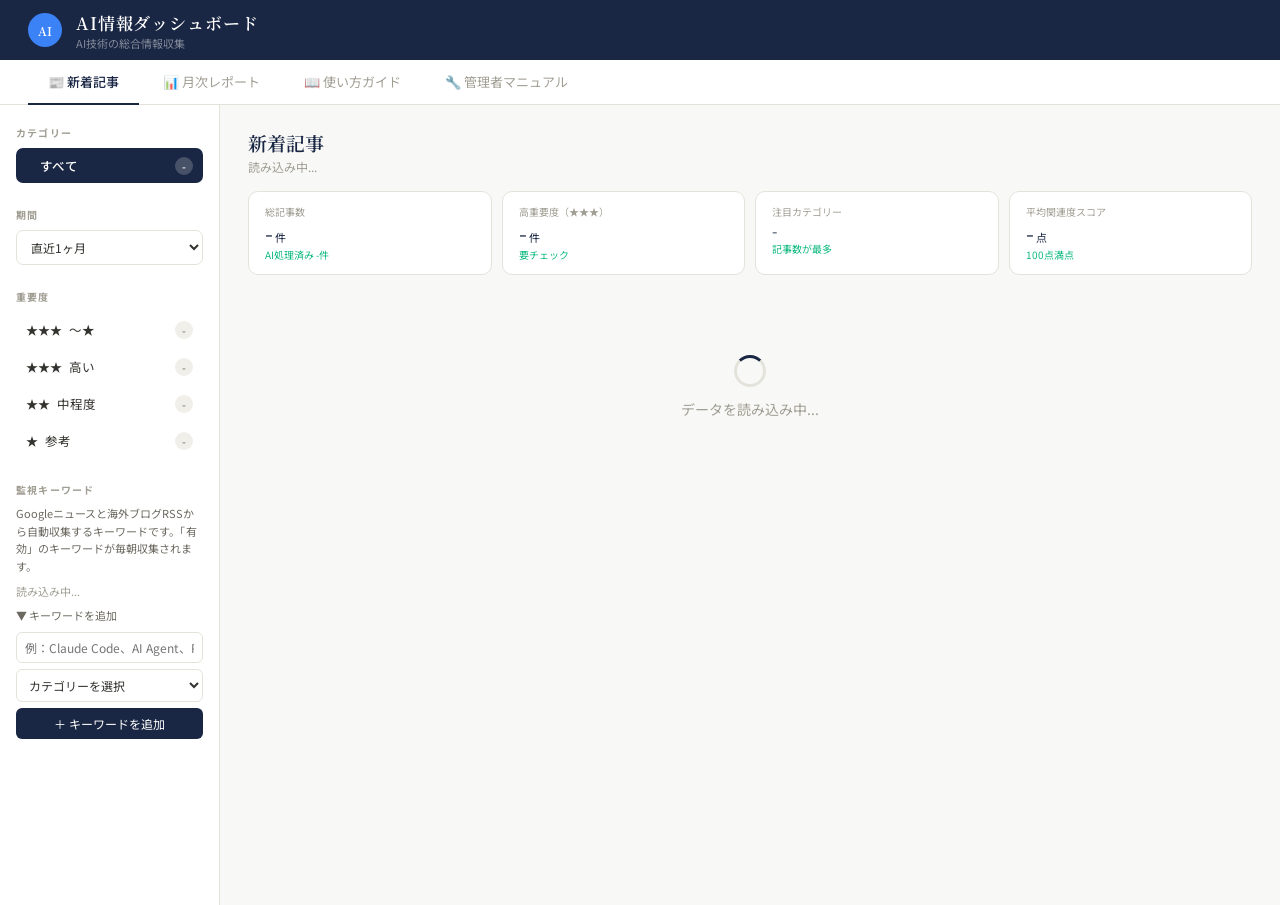
==== commit 0dc8d74e: "記事の表示順を公開日基準に変更＋ヘッダーのキーワード一覧削除 - 記事一覧のソートをfetchedAt→pubDate（公開日の新しい順）に変更 - 期間フィルターもpubDate基準に変更、デフォル" ====
--- a/dashboard.html
+++ b/dashboard.html
@@ -160,12 +160,106 @@
   .guide-badge{display:inline-block;font-size:10px;font-weight:700;padding:2px 8px;border-radius:10px;margin-right:4px}
   .guide-auto{background:var(--teal-light);color:var(--teal)}
   .guide-manual{background:var(--rose-light);color:var(--rose)}
+
+  /* ハンバーガーメニューボタン */
+  .menu-btn{display:none;background:none;border:none;color:white;font-size:22px;cursor:pointer;padding:4px 8px;margin-right:8px;line-height:1}
+  /* サイドバーオーバーレイ */
+  .sidebar-overlay{display:none;position:fixed;top:0;left:0;right:0;bottom:0;background:rgba(0,0,0,.4);z-index:200}
+  .sidebar-close{display:none;position:absolute;top:12px;right:12px;background:none;border:none;font-size:22px;color:var(--gray-600);cursor:pointer;padding:4px 8px;line-height:1}
+
+  /* ===== スマホ対応（JSクラス .mobile で適用） ===== */
+  /* ベースフォントサイズを拡大 */
+  .mobile body{font-size:16px}
+
+  /* ハンバーガーボタン表示 */
+  .mobile .menu-btn{display:block}
+  .mobile .sidebar-close{display:block}
+
+  /* ヘッダー */
+  .mobile .header{padding:0 12px;height:52px}
+  .mobile .header-title{font-size:16px}
+  .mobile .header-sub{display:none}
+  .mobile .keyword-badge{display:none}
+  .mobile .loading-badge{font-size:12px}
+
+  /* タブバー */
+  .mobile .tab-bar{padding:0 8px;overflow-x:auto;-webkit-overflow-scrolling:touch;white-space:nowrap;gap:0}
+  .mobile .tab-bar::-webkit-scrollbar{display:none}
+  .mobile .tab-btn{padding:12px 16px;font-size:14px;flex-shrink:0}
+
+  /* レイアウト：サイドバーを非表示にして1カラム */
+  .mobile .layout{grid-template-columns:1fr}
+  .mobile .sidebar{display:none}
+
+  /* サイドバー：オーバーレイモード */
+  .mobile .sidebar.open{display:block;position:fixed;top:0;left:0;width:280px;height:100vh;z-index:201;padding-top:52px;box-shadow:4px 0 20px rgba(0,0,0,.15);overflow-y:auto}
+  .mobile .sidebar-overlay.open{display:block}
+  .mobile .filter-btn{font-size:14px;padding:10px 12px}
+  .mobile .sidebar-label{font-size:12px}
+  .mobile .period-select{font-size:14px;padding:10px 12px}
+
+  /* メインエリア */
+  .mobile .main{padding:16px 12px}
+  .mobile .main-title{font-size:20px}
+  .mobile .main-count{font-size:14px}
+
+  /* 統計カード */
+  .mobile .stats-bar{grid-template-columns:repeat(2,1fr);gap:8px;margin-bottom:16px}
+  .mobile .stat-card{padding:12px 14px}
+  .mobile .stat-value{font-size:22px}
+  .mobile .stat-label{font-size:12px}
+  .mobile .stat-sub{font-size:12px}
+
+  /* 記事カード */
+  .mobile .article-card{padding:16px 14px;border-radius:10px}
+  .mobile .card-title{font-size:16px;line-height:1.6}
+  .mobile .card-source{font-size:13px}
+  .mobile .summary-box{padding:10px 12px}
+  .mobile .summary-text{font-size:14px;line-height:2}
+  .mobile .cat-tag{font-size:12px;padding:3px 8px}
+  .mobile .date-text{font-size:12px}
+  .mobile .stars-text{font-size:15px}
+  .mobile .relevance-label{font-size:12px}
+  .mobile .bar-track{width:60px}
+  .mobile .relevance-pct{font-size:13px}
+  .mobile .unprocessed-note{font-size:13px}
+  .mobile .new-badge{font-size:11px;padding:3px 8px}
+
+  /* レポート */
+  .mobile .report-wrap{max-width:100%}
+  .mobile .report-header{flex-wrap:wrap;gap:12px}
+  .mobile .report-title{font-size:20px}
+  .mobile .report-meta{font-size:14px}
+  .mobile .report-section{padding:18px 14px;border-radius:10px}
+  .mobile .report-section-title{font-size:17px}
+  .mobile .trend-text{font-size:15px}
+  .mobile .cat-bar-name{width:110px;font-size:14px}
+  .mobile .cat-bar-count{font-size:13px}
+  .mobile .topic-chip{font-size:14px;padding:6px 16px}
+  .mobile .rec-title{font-size:15px}
+  .mobile .rec-detail{font-size:14px}
+  .mobile .pickup-item{padding:12px 14px}
+  .mobile .pickup-title{font-size:15px}
+  .mobile .pickup-summary{font-size:14px}
+  .mobile .priority-badge{font-size:12px}
+
+  /* ガイド */
+  .mobile .guide-wrap{max-width:100%}
+  .mobile .guide-section{padding:18px 14px;border-radius:10px}
+  .mobile .guide-section-title{font-size:17px}
+  .mobile .guide-text{font-size:15px}
+  .mobile .guide-step-title{font-size:15px}
+  .mobile .guide-step-desc{font-size:14px}
+  .mobile .guide-card{padding:14px 14px}
+  .mobile .guide-card-title{font-size:15px}
+  .mobile .guide-card-desc{font-size:14px}
 </style>
 </head>
 <body>
 
 <header class="header">
   <div class="header-left">
+    <button class="menu-btn" onclick="toggleSidebar()" aria-label="メニューを開く">☰</button>
     <div class="logo-mark">AI</div>
     <div>
       <div class="header-title">AI情報ダッシュボード</div>
@@ -173,10 +267,6 @@
     </div>
   </div>
   <div class="header-right">
-    <div class="keyword-badge">
-      <span class="kw-dot"></span>
-      <span id="active-kw-label">読み込み中...</span>
-    </div>
     <div class="loading-badge" id="last-updated"></div>
   </div>
 </header>
@@ -191,7 +281,9 @@
 <!-- 新着記事タブ -->
 <div id="tab-articles">
   <div class="layout">
-    <aside class="sidebar">
+    <div class="sidebar-overlay" id="sidebar-overlay" onclick="closeSidebar()"></div>
+    <aside class="sidebar" id="sidebar">
+      <button class="sidebar-close" onclick="closeSidebar()" aria-label="メニューを閉じる">✕</button>
       <div class="sidebar-section">
         <div class="sidebar-label">カテゴリー</div>
         <div id="category-filters">
@@ -205,9 +297,9 @@
         <div class="sidebar-label">期間</div>
         <select class="period-select" onchange="filterByPeriod(this.value)">
           <option value="7">直近1週間</option>
-          <option value="30">直近1ヶ月</option>
+          <option value="30" selected>直近1ヶ月</option>
           <option value="90">直近3ヶ月</option>
-          <option value="0">すべて</option>
+          <option value="0">すべて（古い記事含む）</option>
         </select>
       </div>
       <div class="sidebar-section">
@@ -394,12 +486,8 @@
           <div class="guide-card-desc">有効なキーワードでGoogleニュース（日本語＋英語）と海外ブログRSSを検索し、新着記事をデータベースに追加します。</div>
         </div>
         <div class="guide-card">
-          <div class="guide-card-title"><span class="guide-badge guide-auto">自動</span>毎晩 23:00 ── AI分析の送信</div>
-          <div class="guide-card-desc">未処理の記事をAI（Claude）に送信し、要約・重要度・関連度の分析を依頼します。</div>
-        </div>
-        <div class="guide-card">
-          <div class="guide-card-title"><span class="guide-badge guide-auto">自動</span>毎朝 6:00 ── AI分析結果の反映</div>
-          <div class="guide-card-desc">AIの分析結果をデータベースに書き戻します。朝ダッシュボードを開けば最新の分析付き記事が見られます。</div>
+          <div class="guide-card-title"><span class="guide-badge guide-auto">自動</span>毎晩 23:00 ── AI分析・要約</div>
+          <div class="guide-card-desc">未処理の記事をAI（Claude）で分析し、要約・重要度・関連度を自動で書き込みます。翌朝にはダッシュボードに反映されています。</div>
         </div>
         <div class="guide-card">
           <div class="guide-card-title"><span class="guide-badge guide-auto">自動</span>毎月1日 7:00 ── 月次レポート生成</div>
@@ -415,7 +503,7 @@
         </div>
         <div class="guide-card">
           <div class="guide-card-title">Q.「AI処理待ち」と表示される記事があります</div>
-          <div class="guide-card-desc">AIの分析は毎晩23時に送信→翌朝6時に結果反映されます。当日収集された記事は翌朝までお待ちください。</div>
+          <div class="guide-card-desc">AIの分析は毎晩23時に自動実行されます。当日収集された記事は翌朝までお待ちください。</div>
         </div>
         <div class="guide-card">
           <div class="guide-card-title">Q. キーワードを追加したのに記事が増えません</div>
@@ -464,15 +552,8 @@
         <div class="guide-step">
           <div class="guide-step-num">3</div>
           <div class="guide-step-body">
-            <div class="guide-step-title">sendBatchToClaude を実行</div>
-            <div class="guide-step-desc">未処理の記事をAIに送信する。こちらもすぐ終わります。</div>
-          </div>
-        </div>
-        <div class="guide-step">
-          <div class="guide-step-num">4</div>
-          <div class="guide-step-body">
-            <div class="guide-step-title">3〜5分待ってから retrieveBatchResults を実行</div>
-            <div class="guide-step-desc">AIの分析結果を書き戻す。「まだ処理中」と出たら、もう少し待ってからもう一度実行してください。</div>
+            <div class="guide-step-title">processArticles を実行</div>
+            <div class="guide-step-desc">未処理の記事をAIで分析・要約する。件数が多い場合は自動で継続実行されるので、1回実行すればOKです。</div>
           </div>
         </div>
       </div>
@@ -489,7 +570,7 @@
         <div class="guide-step">
           <div class="guide-step-num">2</div>
           <div class="guide-step-body">
-            <div class="guide-step-title">sendBatchToClaude → 3〜5分後に retrieveBatchResults</div>
+            <div class="guide-step-title">processArticles を実行</div>
             <div class="guide-step-desc">上と同じ手順でAI分析を再実行する。</div>
           </div>
         </div>
@@ -528,26 +609,22 @@
         <div class="guide-step">
           <div class="guide-step-num">2</div>
           <div class="guide-step-body">
-            <div class="guide-step-title">setAllTriggers を実行</div>
-            <div class="guide-step-desc">トリガーがなければ、GASエディタで <code>setAllTriggers</code> を実行。以下の4つが再設定される。</div>
+            <div class="guide-step-title">GAS管理画面でトリガーを手動設定</div>
+            <div class="guide-step-desc">左メニューの時計アイコン（トリガー）→「トリガーを追加」で、以下の3つを設定してください。</div>
           </div>
         </div>
         <div style="margin-top:12px">
           <div class="guide-card">
-            <div class="guide-card-title"><span class="guide-badge guide-auto">自動</span>毎朝 6:00 ── retrieveBatchResults</div>
-            <div class="guide-card-desc">前夜に送ったAI分析の結果を書き戻す</div>
+            <div class="guide-card-title"><span class="guide-badge guide-auto">自動</span>毎朝 9:00 ── fetchAndStoreArticles</div>
+            <div class="guide-card-desc">Googleニュース（日英）と海外ブログRSSから新着記事を収集（日付ベースのタイマー / 午前9時〜10時）</div>
           </div>
           <div class="guide-card">
-            <div class="guide-card-title"><span class="guide-badge guide-auto">自動</span>毎朝 9:00 ── fetchAndStoreArticles</div>
-            <div class="guide-card-desc">Googleニュース（日英）と海外ブログRSSから新着記事を収集</div>
-          </div>
-          <div class="guide-card">
-            <div class="guide-card-title"><span class="guide-badge guide-auto">自動</span>毎晩 23:00 ── sendBatchToClaude</div>
-            <div class="guide-card-desc">その日の未処理記事をAIに送信</div>
+            <div class="guide-card-title"><span class="guide-badge guide-auto">自動</span>毎晩 23:00 ── processArticles</div>
+            <div class="guide-card-desc">その日の未処理記事をAIで分析・要約（日付ベースのタイマー / 午後11時〜12時）</div>
           </div>
           <div class="guide-card">
             <div class="guide-card-title"><span class="guide-badge guide-auto">自動</span>毎月1日 7:00 ── generateMonthlyReport</div>
-            <div class="guide-card-desc">先月分の月次レポートを生成</div>
+            <div class="guide-card-desc">先月分の月次レポートを生成（月ベースのタイマー / 1日 / 午前7時〜8時）</div>
           </div>
         </div>
       </div>
@@ -588,20 +665,16 @@
           <div class="guide-card-desc">Googleニュース（日英）と海外ブログRSSから記事を収集して記事DBに追加する</div>
         </div>
         <div class="guide-card">
-          <div class="guide-card-title"><span class="guide-badge guide-manual">手動OK</span>sendBatchToClaude</div>
-          <div class="guide-card-desc">未処理の記事をClaude AIに送信する</div>
-        </div>
-        <div class="guide-card">
-          <div class="guide-card-title"><span class="guide-badge guide-manual">手動OK</span>retrieveBatchResults</div>
-          <div class="guide-card-desc">AIの分析結果を受け取って記事DBに書き戻す</div>
+          <div class="guide-card-title"><span class="guide-badge guide-manual">手動OK</span>processArticles</div>
+          <div class="guide-card-desc">未処理の記事をClaude AIで分析・要約する（件数が多い場合は自動継続）</div>
         </div>
         <div class="guide-card">
           <div class="guide-card-title"><span class="guide-badge guide-manual">手動OK</span>generateMonthlyReport</div>
           <div class="guide-card-desc">先月分（なければ今月分）の月次レポートを生成する</div>
         </div>
-        <div class="guide-card">
-          <div class="guide-card-title"><span class="guide-badge guide-manual">手動OK</span>setAllTriggers</div>
-          <div class="guide-card-desc">自動実行のトリガーをすべて再設定する（初回 or リセット時のみ）</div>
+        <div class="guide-card" style="opacity:0.6">
+          <div class="guide-card-title">setAllTriggers（非推奨）</div>
+          <div class="guide-card-desc">トリガーの一括設定。現在はGAS管理画面での手動設定を推奨しています。</div>
         </div>
         <div class="guide-card" style="opacity:0.6">
           <div class="guide-card-title">doGet / getArticlesData / getKeywordsData / addKeyword / toggleKeyword / getMonthlyReportData</div>
@@ -633,7 +706,7 @@
 var allArticles   = [];
 var keywords      = [];
 var currentCat    = 'all';
-var currentPeriod = 7;
+var currentPeriod = 30;
 var currentStars  = 'all-stars';
 
 var CAT_COLORS = {
@@ -690,9 +763,10 @@
 }
 
 function updateActiveKwLabel(){
+  var el=document.getElementById('active-kw-label');
+  if(!el)return;
   var active=keywords.filter(function(k){return k.status==='有効';});
-  document.getElementById('active-kw-label').textContent=
-    active.length>0?active.map(function(k){return k.keyword;}).join(' / '):'（なし）';
+  el.textContent=active.length>0?active.map(function(k){return k.keyword;}).join(' / '):'（なし）';
 }
 
 function buildCategoryFilters(){
@@ -735,7 +809,7 @@
     if(currentCat!=='all'&&a.category!==currentCat)return false;
     if(currentStars!=='all-stars'&&a.stars!==currentStars)return false;
     if(currentPeriod>0){
-      var d=new Date(a.fetchedAt||a.pubDate);
+      var d=new Date(a.pubDate);
       if(isNaN(d)||(now-d)/(1000*60*60*24)>currentPeriod)return false;
     }
     return true;
@@ -944,6 +1018,42 @@
   return y+'年'+m+'月'+day+'日';
 }
 
+// スマホ判定（GASのiframe内ではviewport幅が信用できないためUserAgentで判定）
+function checkMobile(){
+  var ua = navigator.userAgent || '';
+  var isMobile = /iPhone|iPad|iPod|Android|webOS|BlackBerry|IEMobile|Opera Mini/i.test(ua);
+  if(isMobile){
+    document.body.classList.add('mobile');
+    // GASのiframeはPC幅で描画されるため、viewportを強制的にデバイス幅に設定
+    var vp = document.querySelector('meta[name="viewport"]');
+    if(vp) vp.setAttribute('content', 'width=device-width, initial-scale=1.0, maximum-scale=5.0, user-scalable=yes');
+    // iframeの親がviewportを制御している場合のフォールバック
+    try {
+      var actualWidth = Math.min(screen.width, screen.availWidth) || 375;
+      var iframeWidth = window.innerWidth || document.documentElement.clientWidth || 980;
+      if(iframeWidth > actualWidth * 1.5){
+        var scale = actualWidth / iframeWidth;
+        document.body.style.zoom = scale;
+      }
+    } catch(e){}
+  } else {
+    document.body.classList.remove('mobile');
+  }
+}
+checkMobile();
+
+// サイドバー開閉
+function toggleSidebar(){
+  document.getElementById('sidebar').classList.toggle('open');
+  document.getElementById('sidebar-overlay').classList.toggle('open');
+  document.body.style.overflow=document.getElementById('sidebar').classList.contains('open')?'hidden':'';
+}
+function closeSidebar(){
+  document.getElementById('sidebar').classList.remove('open');
+  document.getElementById('sidebar-overlay').classList.remove('open');
+  document.body.style.overflow='';
+}
+
 loadData();
 </script>
 </body>
